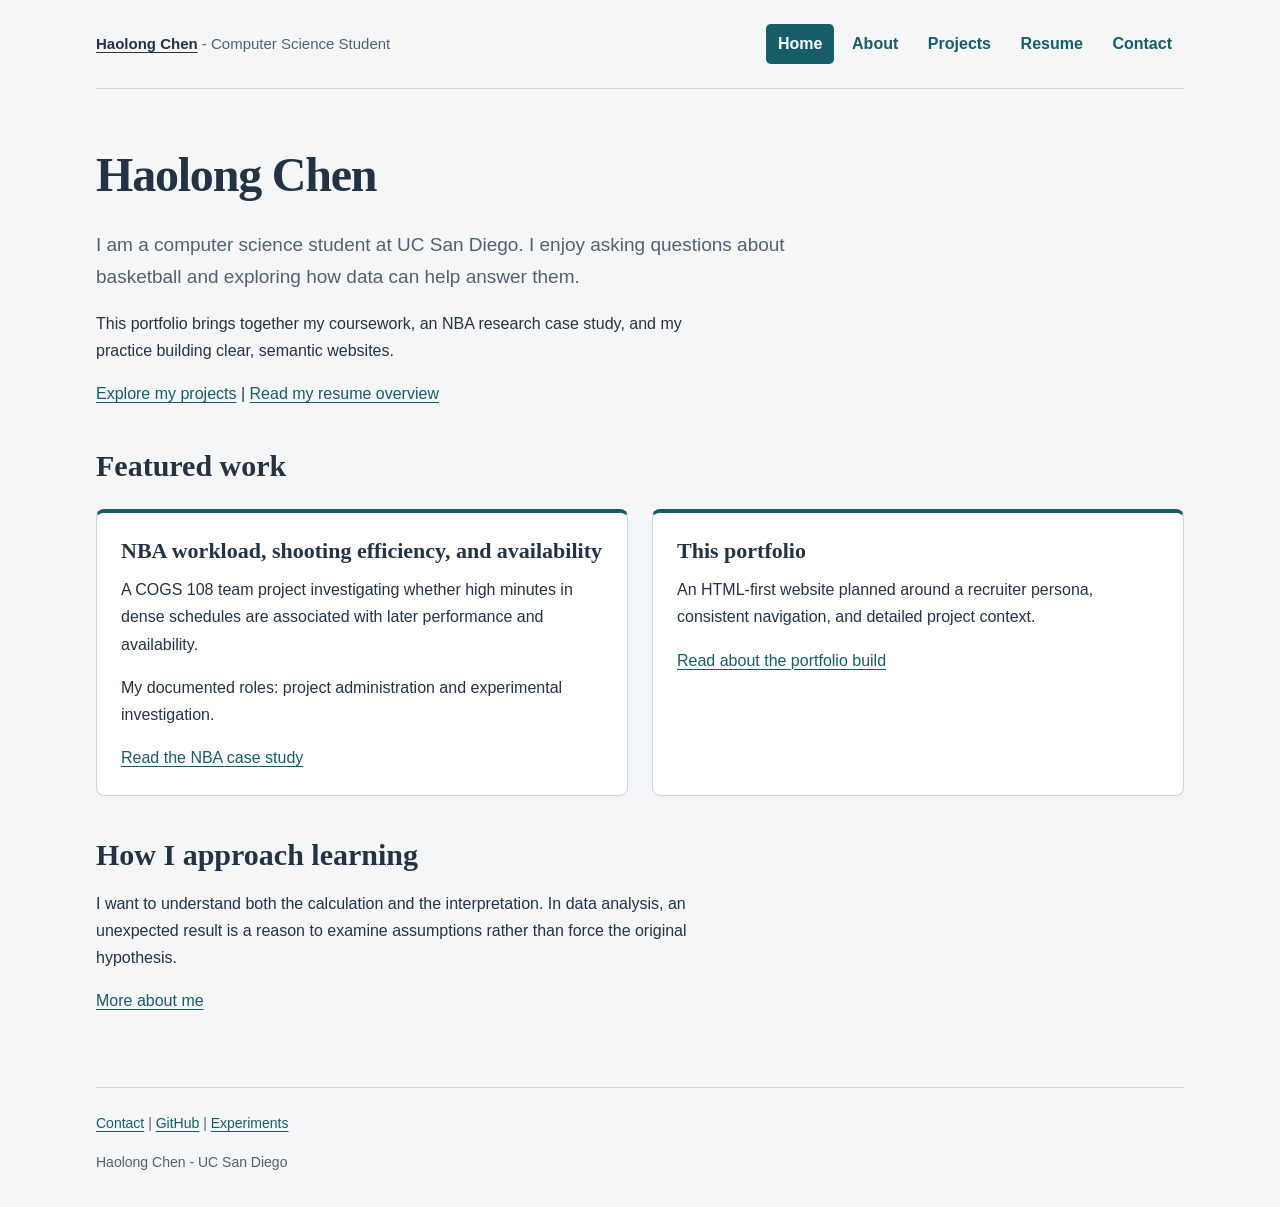
==== index.html @ 94e491ca "Copy HW3 portfolio into HW4" ====
<!doctype html>
<html lang="en">
<head>
<meta charset="utf-8">
<meta name="viewport" content="width=device-width, initial-scale=1">
<meta name="description" content="Haolong Chen's computer science portfolio: NBA data analysis and HTML web development.">
<title>Home | Haolong Chen</title>
<link rel="stylesheet" href="assets/structure.css">

</head>
<body>
<header><p><a href="index.html" aria-current="page">Haolong Chen</a> - Computer Science Student</p><nav aria-label="Main navigation"><ul><li><a href="index.html" aria-current="page">Home</a></li><li><a href="about.html">About</a></li><li><a href="projects.html">Projects</a></li><li><a href="resume.html">Resume</a></li><li><a href="contact.html">Contact</a></li></ul></nav></header>
<main id="main-content">
<h1>Haolong Chen</h1>
<p>I am a computer science student at UC San Diego. I enjoy asking questions about basketball and exploring how data can help answer them.</p>
<p>This portfolio brings together my coursework, an NBA research case study, and my practice building clear, semantic websites.</p>
<p><a href="projects.html">Explore my projects</a> | <a href="resume.html">Read my resume overview</a></p>
<section class="featured-work"><h2>Featured work</h2>
<project-summary><h3>NBA workload, shooting efficiency, and availability</h3><p>A COGS 108 team project investigating whether high minutes in dense schedules are associated with later performance and availability.</p><p>My documented roles: project administration and experimental investigation.</p><a href="project-web.html">Read the NBA case study</a></project-summary>
<project-summary><h3>This portfolio</h3><p>An HTML-first website planned around a recruiter persona, consistent navigation, and detailed project context.</p><a href="projects.html#portfolio">Read about the portfolio build</a></project-summary>
</section>
<section><h2>How I approach learning</h2><p>I want to understand both the calculation and the interpretation. In data analysis, an unexpected result is a reason to examine assumptions rather than force the original hypothesis.</p><p><a href="about.html">More about me</a></p></section>
</main>
<footer><p><a href="contact.html">Contact</a> | <a href="https://github.com/hac098-cloud">GitHub</a> | <a href="experiments.html">Experiments</a></p><p>Haolong Chen - UC San Diego</p></footer>
</body>
</html>
---- assets/structure.css ----
/* Haolong Chen — https://github.com/hac098-cloud/CSE134B-HW3 */
:root {
  --background: #f4f6f8;
  --surface: #fff;
  --text: #243344;
  --muted: #516173;
  --accent: #175d68;
  --accent-hover: #0b414a;
  --border: #cbd5de;
  --focus: #a84500;
  --font-body: "Segoe UI", Arial, sans-serif;
  --font-heading: Georgia, "Times New Roman", serif;
  --page-width: 68rem;
  --space: 1.5rem;
}

* { box-sizing: border-box; }
html { background: var(--background); }
body {
  margin: 0;
  color: var(--text);
  font-family: var(--font-body);
  font-size: 1rem;
  line-height: 1.7;
  overflow-wrap: anywhere;
}

/* Child combinator: the shared page header, main content, and footer. */
body > header, body > main, body > footer {
  width: min(var(--page-width), calc(100% - 3rem));
  margin-inline: auto;
}
body > header {
  display: flex;
  flex-wrap: wrap;
  justify-content: space-between;
  align-items: center;
  gap: 1rem var(--space);
  padding-block: var(--space);
  border-bottom: 1px solid var(--border);
}
header p { margin: 0; color: var(--muted); font-size: 0.9375rem; }
header p a { color: var(--text); font-weight: 700; }

/* Descendant combinator: the navigation's existing list becomes a row. */
nav ul {
  display: flex;
  flex-wrap: wrap;
  gap: 0.35rem;
  margin: 0;
  padding: 0;
  list-style: none;
}
nav a {
  display: block;
  padding: 0.4em 0.75em;
  border-radius: 0.3rem;
  font-weight: 600;
  text-decoration: none;
}
/* Attribute selector: identify the current page in the shared navigation. */
nav a[aria-current="page"] { background: var(--accent); color: var(--surface); }
nav a:hover { background: #e1ecee; color: var(--accent-hover); }

main { padding-block: 3.5rem; }
h1, h2, h3 {
  color: var(--text);
  font-family: var(--font-heading);
  line-height: 1.25;
  text-wrap: balance;
}
h1 {
  max-width: 24ch;
  margin: 0 0 var(--space);
  font-size: 3rem;
  letter-spacing: -0.025em;
}
h2 { margin: 0 0 1rem; font-size: 1.875rem; }
h3 { margin: var(--space) 0 0.75rem; font-size: 1.375rem; }
p { max-width: 70ch; margin: 0 0 1rem; }
/* Adjacent sibling combinator: emphasize each page's opening paragraph. */
h1 + p { color: var(--muted); font-size: 1.1875rem; }
section { margin-top: 2.5rem; }
ul, ol { max-width: 70ch; padding-left: 1.5rem; }
li + li { margin-top: 0.35rem; }
nav li + li { margin-top: 0; }
a {
  color: var(--accent);
  text-underline-offset: 0.2em;
  text-decoration-thickness: 0.08em;
}
a:hover { color: var(--accent-hover); text-decoration-thickness: 0.15em; }
a:focus, button:focus, input:focus, textarea:focus, select:focus,
audio:focus, audio:focus-within, video:focus, video:focus-within,
iframe:focus, iframe:focus-within, summary:focus {
  outline: 3px solid var(--focus);
  outline-offset: 4px;
}

.featured-work {
  display: grid;
  grid-template-columns: repeat(2, minmax(0, 1fr));
  gap: var(--space);
}
.featured-work > h2 { grid-column: 1 / -1; margin-bottom: 0; }
project-summary, .project-card {
  display: block;
  padding: var(--space);
  border: 1px solid var(--border);
  border-top: 0.25rem solid var(--accent);
  border-radius: 0.5rem;
  background: var(--surface);
}
project-summary > h3 { margin-top: 0; }
main > article + article { margin-top: var(--space); }
img, video, svg, canvas { max-width: 100%; height: auto; }
picture { display: block; margin-block: var(--space); }
picture img { display: block; border: 1px solid var(--border); border-radius: 0.5rem; }
audio, iframe { max-width: 100%; }
canvas, iframe { border: 1px solid var(--border); background: var(--surface); }
dialog[open] {
  position: static;
  max-width: 100%;
  margin: 1rem 0;
  padding: var(--space);
  border: 1px solid var(--border);
  border-radius: 0.5rem;
  color: inherit;
  background: var(--surface);
}
dialog h3 { margin-top: 0; }

form { max-width: 42rem; }
fieldset {
  min-width: 0;
  margin: 0;
  padding: var(--space);
  border: 1px solid var(--border);
  border-radius: 0.5rem;
  background: var(--surface);
}
legend { padding-inline: 0.5em; font-weight: 700; }
label { font-weight: 600; }
input, textarea, select, button { font: inherit; }
input, textarea, select {
  width: 100%;
  max-width: 100%;
  padding: 0.55em 0.75em;
  border: 1px solid var(--muted);
  border-radius: 0.3rem;
  color: inherit;
  background: var(--surface);
}
textarea { resize: vertical; }
button {
  max-width: 100%;
  padding: 0.65em 1em;
  border: 1px solid var(--accent);
  border-radius: 0.3rem;
  color: var(--surface);
  background: var(--accent);
  cursor: pointer;
}
button:hover { background: var(--accent-hover); }
progress { max-width: 100%; accent-color: var(--accent); }
body > footer {
  padding-block: var(--space) 2rem;
  border-top: 1px solid var(--border);
  color: var(--muted);
  font-size: 0.875rem;
}
body > footer p:last-child { margin-bottom: 0; }

@media (max-width: 42rem) {
  body > header, body > main, body > footer { width: calc(100% - 2rem); }
  body > header { flex-direction: column; align-items: stretch; }
  nav ul { display: grid; grid-template-columns: repeat(3, minmax(0, 1fr)); }
  nav a { text-align: center; }
  main { padding-block: 2rem; }
  h1 { font-size: 2.25rem; }
  h2 { font-size: 1.625rem; }
  .featured-work { grid-template-columns: minmax(0, 1fr); }
}
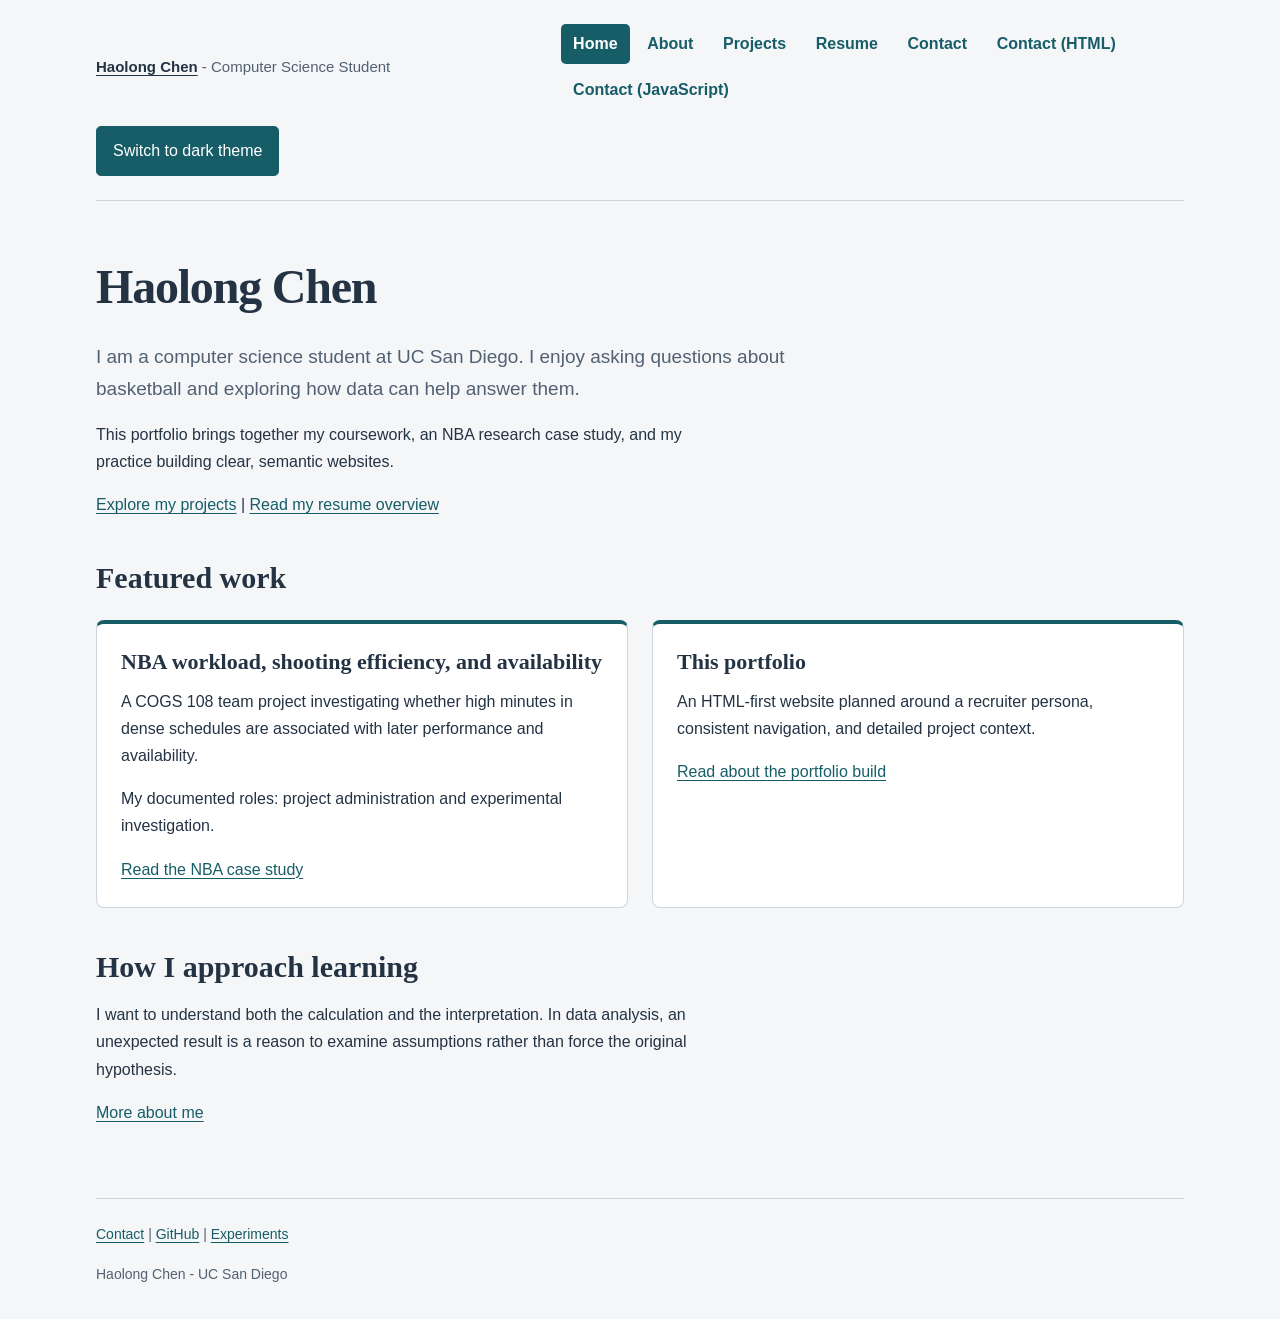
==== commit 0068b9f2: "Complete HW4 forms, validation, themes and transitions" ====
--- a/index.html
+++ b/index.html
@@ -7,9 +7,10 @@
 <title>Home | Haolong Chen</title>
 <link rel="stylesheet" href="assets/structure.css">
 
+<script src="theme.js" defer></script>
 </head>
 <body>
-<header><p><a href="index.html" aria-current="page">Haolong Chen</a> - Computer Science Student</p><nav aria-label="Main navigation"><ul><li><a href="index.html" aria-current="page">Home</a></li><li><a href="about.html">About</a></li><li><a href="projects.html">Projects</a></li><li><a href="resume.html">Resume</a></li><li><a href="contact.html">Contact</a></li></ul></nav></header>
+<header><p><a href="index.html" aria-current="page">Haolong Chen</a> - Computer Science Student</p><nav aria-label="Main navigation"><ul><li><a href="index.html" aria-current="page">Home</a></li><li><a href="about.html">About</a></li><li><a href="projects.html">Projects</a></li><li><a href="resume.html">Resume</a></li><li><a href="contact.html">Contact</a></li><li><a href="form-no-js.html">Contact (HTML)</a></li><li><a href="form-with-js.html">Contact (JavaScript)</a></li></ul></nav><button id="theme-toggle" type="button" hidden>Switch to dark theme</button></header>
 <main id="main-content">
 <h1>Haolong Chen</h1>
 <p>I am a computer science student at UC San Diego. I enjoy asking questions about basketball and exploring how data can help answer them.</p>
--- a/assets/structure.css
+++ b/assets/structure.css
@@ -8,6 +8,13 @@
   --accent-hover: #0b414a;
   --border: #cbd5de;
   --focus: #a84500;
+  --button-text: #fff;
+  --hover-surface: #e1ecee;
+  --error: #a12121;
+  --success: #21613b;
+  --warning-bg: #fff2c9;
+  --warning-text: #624300;
+  color-scheme: light;
   --font-body: "Segoe UI", Arial, sans-serif;
   --font-heading: Georgia, "Times New Roman", serif;
   --page-width: 68rem;
@@ -59,8 +66,8 @@
   text-decoration: none;
 }
 /* Attribute selector: identify the current page in the shared navigation. */
-nav a[aria-current="page"] { background: var(--accent); color: var(--surface); }
-nav a:hover { background: #e1ecee; color: var(--accent-hover); }
+nav a[aria-current="page"] { background: var(--accent); color: var(--button-text); }
+nav a:hover { background: var(--hover-surface); color: var(--accent-hover); }
 
 main { padding-block: 3.5rem; }
 h1, h2, h3 {
@@ -157,7 +164,7 @@
   padding: 0.65em 1em;
   border: 1px solid var(--accent);
   border-radius: 0.3rem;
-  color: var(--surface);
+  color: var(--button-text);
   background: var(--accent);
   cursor: pointer;
 }
@@ -181,3 +188,43 @@
   h2 { font-size: 1.625rem; }
   .featured-work { grid-template-columns: minmax(0, 1fr); }
 }
+
+:root[data-theme="dark"] {
+  color-scheme: dark;
+  --background: #101b25;
+  --surface: #192936;
+  --text: #edf3f8;
+  --muted: #bbcbd8;
+  --accent: #8cdae2;
+  --accent-hover: #b5eef2;
+  --button-text: #102731;
+  --hover-surface: #253f4d;
+  --border: #617989;
+  --focus: #ffd18c;
+  --error: #ffb3b3;
+  --success: #9cdeb3;
+  --warning-bg: #423715;
+  --warning-text: #ffe19a;
+}
+[hidden] { display: none !important; }
+.contact-page { max-width: 48rem; }
+.form-field { display: grid; gap: 0.4rem; margin-block: 1.5rem; }
+.field-hint { color: var(--muted); font-size: 0.9rem; margin: 0; }
+.field-error { color: var(--error); font-weight: 600; margin: 0; }
+.field-error:empty { display: none; }
+input:required, textarea:required { border-inline-start-width: 4px; }
+input:user-invalid, textarea:user-invalid, [aria-invalid="true"] {
+  border-color: var(--error);
+  border-style: dashed;
+}
+input:user-valid, textarea:user-valid { border-color: var(--success); }
+.form-feedback { margin-block: 1.25rem; }
+.form-feedback h2 { font-family: var(--font-body); font-size: 1rem; margin-bottom: 0.4rem; }
+#form-error-list { color: var(--error); }
+#form-error-list:empty { display: none; }
+#form-info { padding: 0.6rem; border: 1px solid var(--border); border-radius: 0.3rem; }
+#form-info.length-warning { background: var(--warning-bg); color: var(--warning-text); font-weight: 700; }
+::view-transition-old(root), ::view-transition-new(root) { animation-duration: 300ms; }
+@media (prefers-reduced-motion: reduce) {
+  ::view-transition-old(root), ::view-transition-new(root) { animation: none; }
+}
